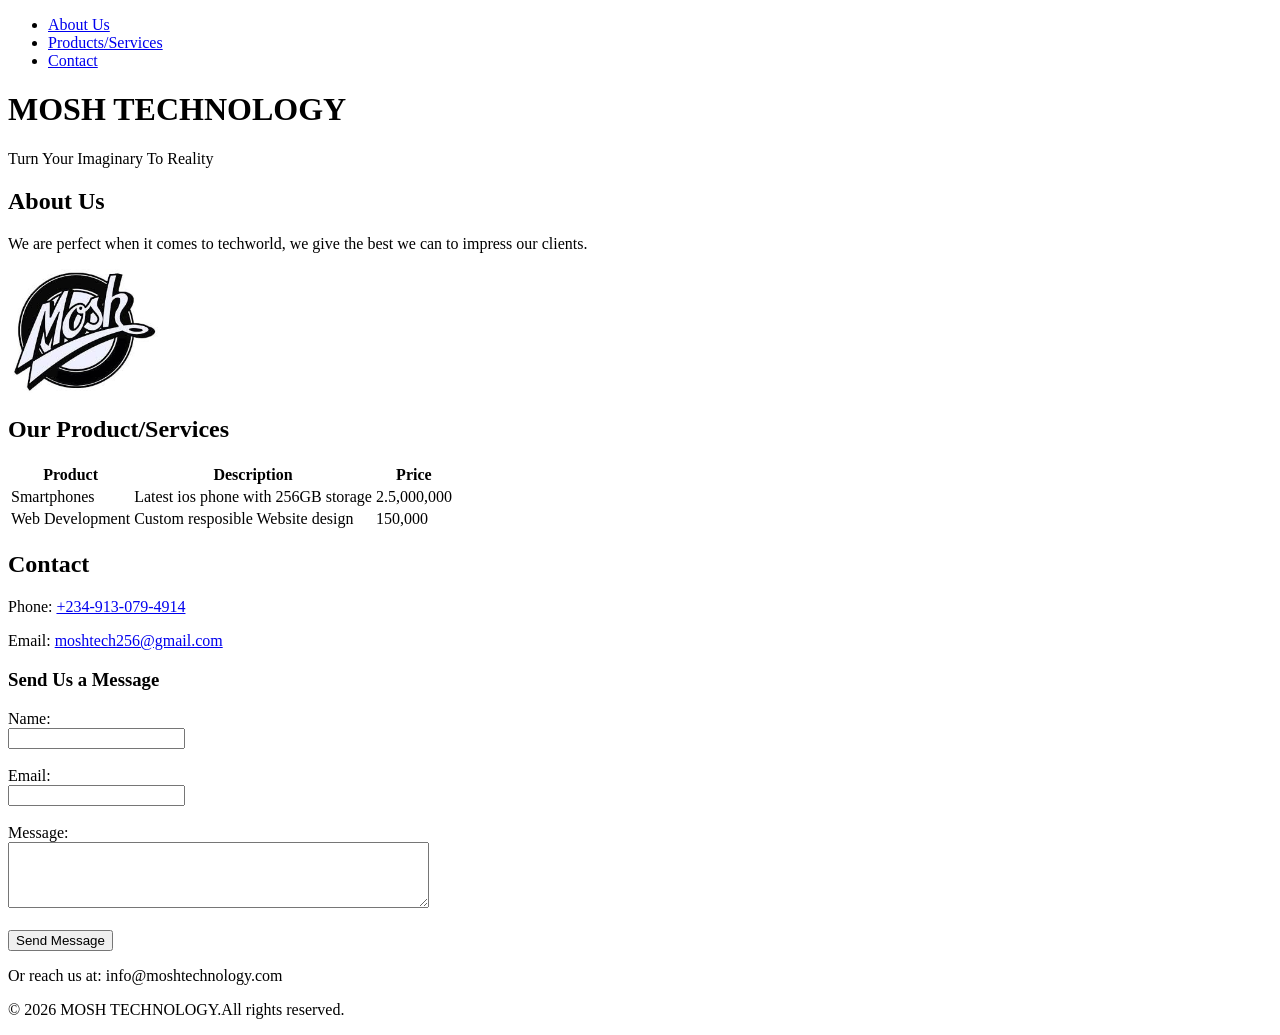
==== index.html @ 7dfbe1e1 "Add MOSH_TECHNOLOGY  website" ====
<!doctype html>
<html>
<head>
	<title>MOSH TECHNOLOGY</title>
    <meta charset="utf-8">
    <meta name="viewport"
content="Width=device-width,initial-scale=1.0">
	<link rel="stylesheet" href="style.css">
</head>
<body>
	
	<header>
		<nav>
			<ul>
				<li><a href="#about">About Us</a></li>
				<li><a href="#products">Products/Services</a></li>
				<li><a href="#contact">Contact</a></li>
			</ul>
		</nav>
		<h1>MOSH TECHNOLOGY</h1>
		<p>Turn Your Imaginary To Reality</p>
	</header>
	
	<sction id="about">
		<h2 id="about">About Us</h2>
		<p>We are perfect when it comes to techworld, we give the best we can to impress our clients.</p>
		<img src="MOSH_logo.jpg"alt="Mosh Tech logo" width="150">
		</section>
	
	
	 <section id="products">
		 <h2>Our Product/Services</h2>
		 <table>
			 
			 <tr>
				 <th>Product</th>
				 <th>Description</th>
				 <th>Price</th>
			 </tr>
			 <tr>
				 <td>Smartphones</td>
				 <td>Latest ios phone with 256GB storage</td>
				 <td>2.5,000,000</td>
			 </tr>
			 <tr>
				 <td>Web Development</td>
				 <td>Custom resposible Website design</td>
				 <td>150,000</td>
			 </tr>
		 </table>
		 <!-- Add more product/service items as needed -->
		 
	</section>
	
	<section id="contact">
		<h2 id="contact">Contact</h2>
		<p>Phone: <a href="tel:+2349130794914">+234-913-079-4914</a></p>
		<p>Email: <a href="mailto:moshtech851@gmail.com">moshtech256@gmail.com</a></p>
		
		<h3>Send Us a Message</h3>
		<form action="contact.php" method="post">
			<label for="name">Name:</label><br>
			<input type="text id="name" name="name" required><br><br>
			
												   <label for"email">Email:</label><br>
			<input type="email" id="email" name="email" required><br><br>
												  
			<label for="message">Message:</label><br>
			<textarea id="message" name="message" rows="4" cols="50" required></textarea><br><br>
														<input type="submit" value="Send Message">
																								 </form>
																								 <p>Or reach us at: info@moshtechnology.com</p>
																								 
																								 </section>
																								 
																								 <footer>
																								   <p>&copy; 2026 MOSH TECHNOLOGY.All rights reserved.</p>
																								 </footer>
																								 
																								 </body>
																								 </html>
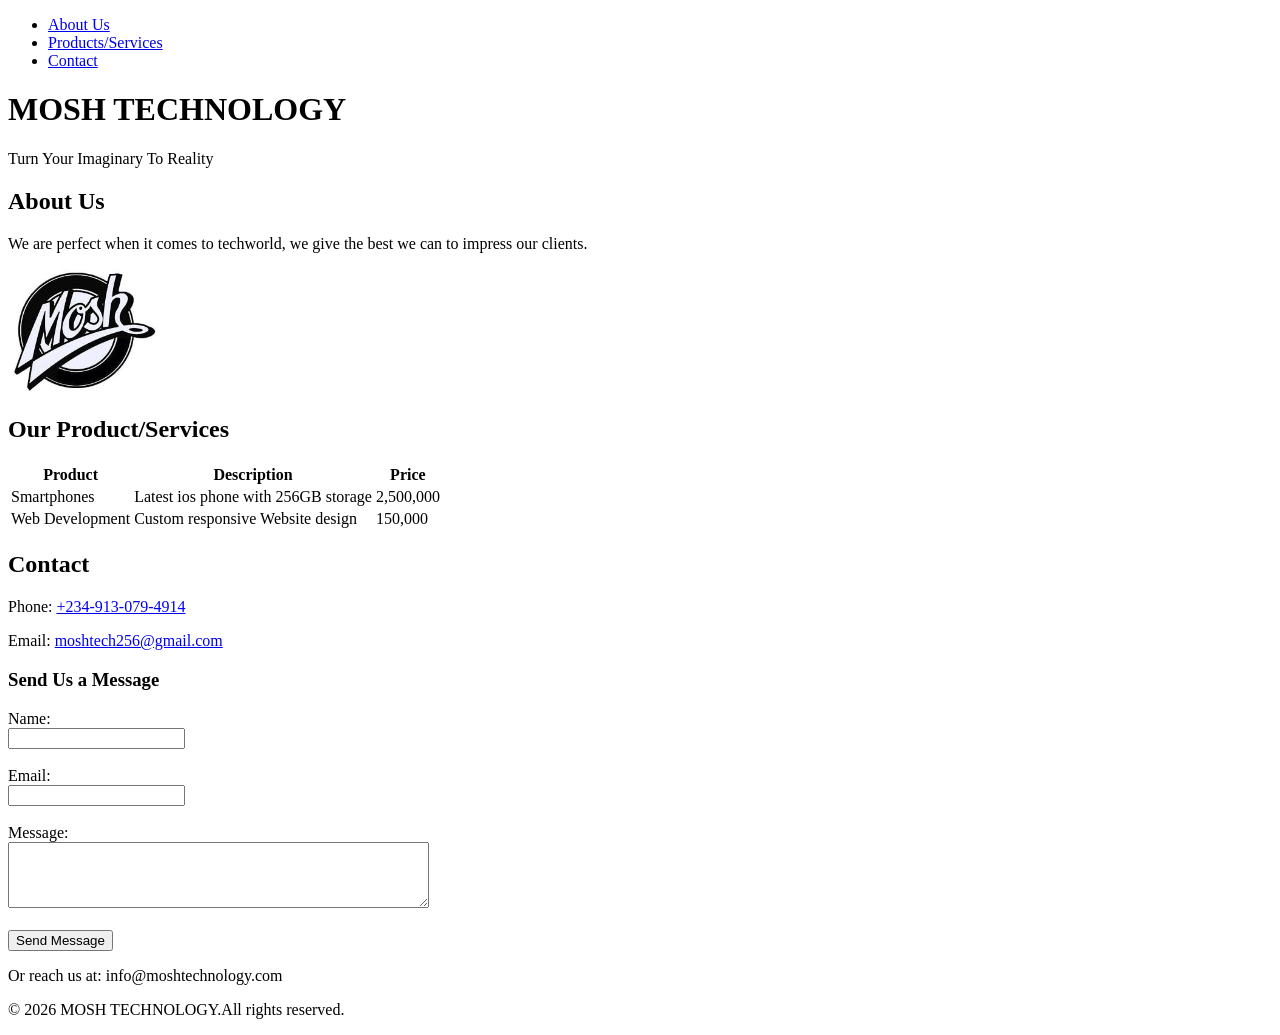
==== commit 38f57c8e: "Fix typos in index.html" ====
--- a/index.html
+++ b/index.html
@@ -1,11 +1,11 @@
-<!doctype html>
+<!DOCTYPE html>
 <html>
 <head>
 	<title>MOSH TECHNOLOGY</title>
     <meta charset="utf-8">
     <meta name="viewport"
 content="Width=device-width,initial-scale=1.0">
-	<link rel="stylesheet" href="style.css">
+<link rel="stylesheet" href="stle.css">	
 </head>
 <body>
 	
@@ -24,7 +24,7 @@
 	<sction id="about">
 		<h2 id="about">About Us</h2>
 		<p>We are perfect when it comes to techworld, we give the best we can to impress our clients.</p>
-		<img src="MOSH_logo.jpg"alt="Mosh Tech logo" width="150">
+		<img src="MOSH_logo.jpg" alt="mosh tech logo" width="150">
 		</section>
 	
 	
@@ -40,11 +40,11 @@
 			 <tr>
 				 <td>Smartphones</td>
 				 <td>Latest ios phone with 256GB storage</td>
-				 <td>2.5,000,000</td>
+				 <td>2,500,000</td>
 			 </tr>
 			 <tr>
 				 <td>Web Development</td>
-				 <td>Custom resposible Website design</td>
+				 <td>Custom responsive Website design</td>
 				 <td>150,000</td>
 			 </tr>
 		 </table>
@@ -84,4 +84,4 @@
 												   
 						
 			 
-	+	
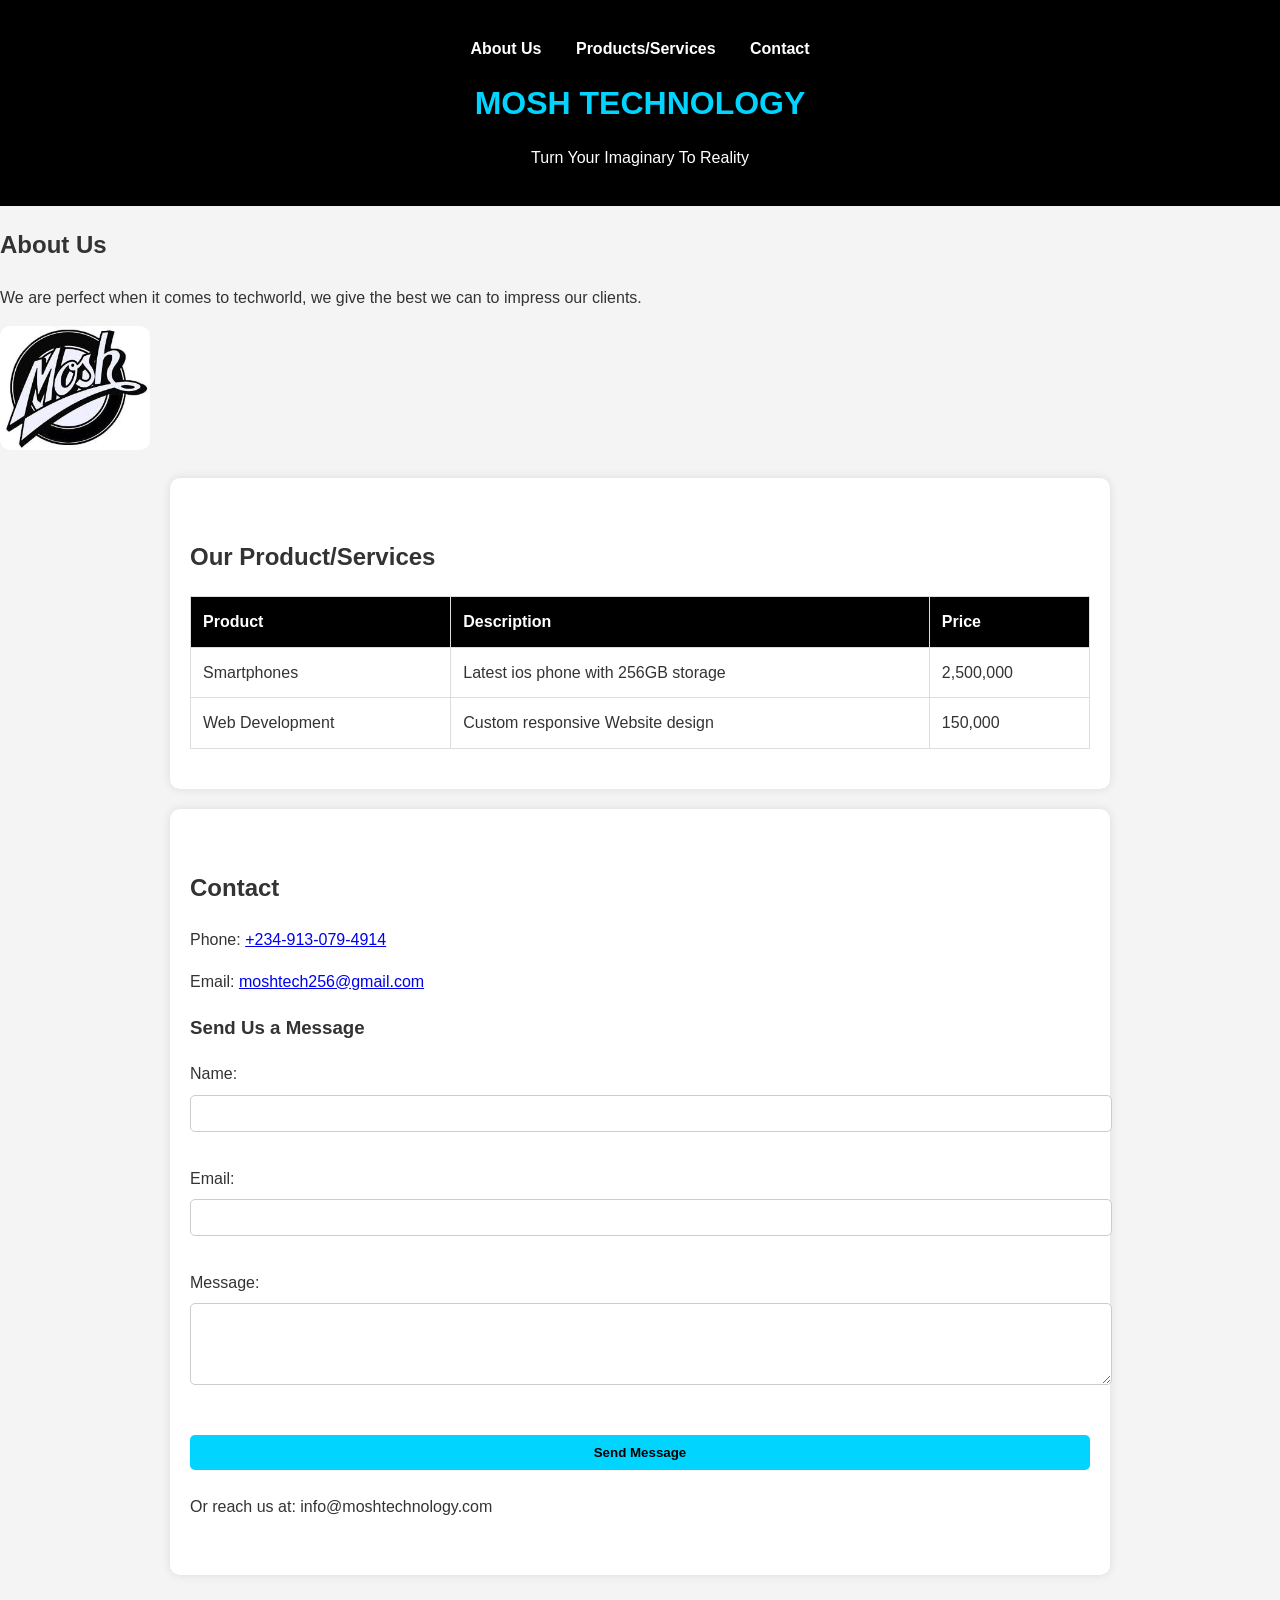
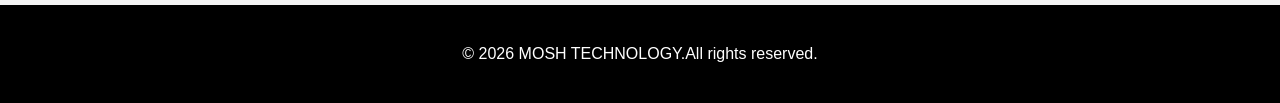
==== commit 19d8fff6: "Fix typo in stylesheet link reference" ====
--- a/index.html
+++ b/index.html
@@ -5,7 +5,7 @@
     <meta charset="utf-8">
     <meta name="viewport"
 content="Width=device-width,initial-scale=1.0">
-<link rel="stylesheet" href="stle.css">	
+<link rel="stylesheet" href="style.css">	
 </head>
 <body>
 	
--- a/style.css
+++ b/style.css
@@ -0,0 +1,100 @@
+body {
+font-family: Arial, sans-serif;
+margin: 0;
+padding: 0;
+background: #f4f4f4;
+color: #333;
+line-height: 1.6;
+}
+
+header {
+background: #000;
+color: #fff;
+padding: 20px;
+text-align: center;
+}
+
+header h1 {
+margin: 0;
+color: #00d4ff; /* Mosh blue accent */
+}
+
+nav ul {
+list-style: none;
+padding: 0;
+}
+
+nav ul li {
+display: inline;
+margin: 0 15px;
+}
+
+nav a {
+color: #fff;
+text-decoration: none;
+font-weight: bold;
+}
+
+nav a:hover {
+color: #00d4ff;
+}
+
+section {
+padding: 40px 20px;
+max-width: 900px;
+margin: auto;
+background: #fff;
+margin-top: 20px;
+border-radius: 10px;
+box-shadow: 0 0 10px rgba(0,0,0,0.1);
+}
+
+img {
+max-width: 200px;
+border-radius: 10px;
+}
+
+table {
+width: 100%;
+border-collapse: collapse;
+margin-top: 20px;
+}
+
+table, th, td {
+border: 1px solid #ddd;
+padding: 12px;
+text-align: left;
+}
+
+th {
+background: #000;
+color: #fff;
+}
+
+footer {
+text-align: center;
+padding: 20px;
+background: #000;
+color: #fff;
+margin-top: 30px;
+}
+
+input, textarea {
+width: 100%;
+padding: 10px;
+margin: 8px 0;
+border: 1px solid #ccc;
+border-radius: 5px;
+}
+
+input[type="submit"] {
+background: #00d4ff;
+color: #000;
+border: none;
+cursor: pointer;
+font-weight: bold;
+}
+
+input[type="submit"]:hover {
+background: #00aacc;
+}
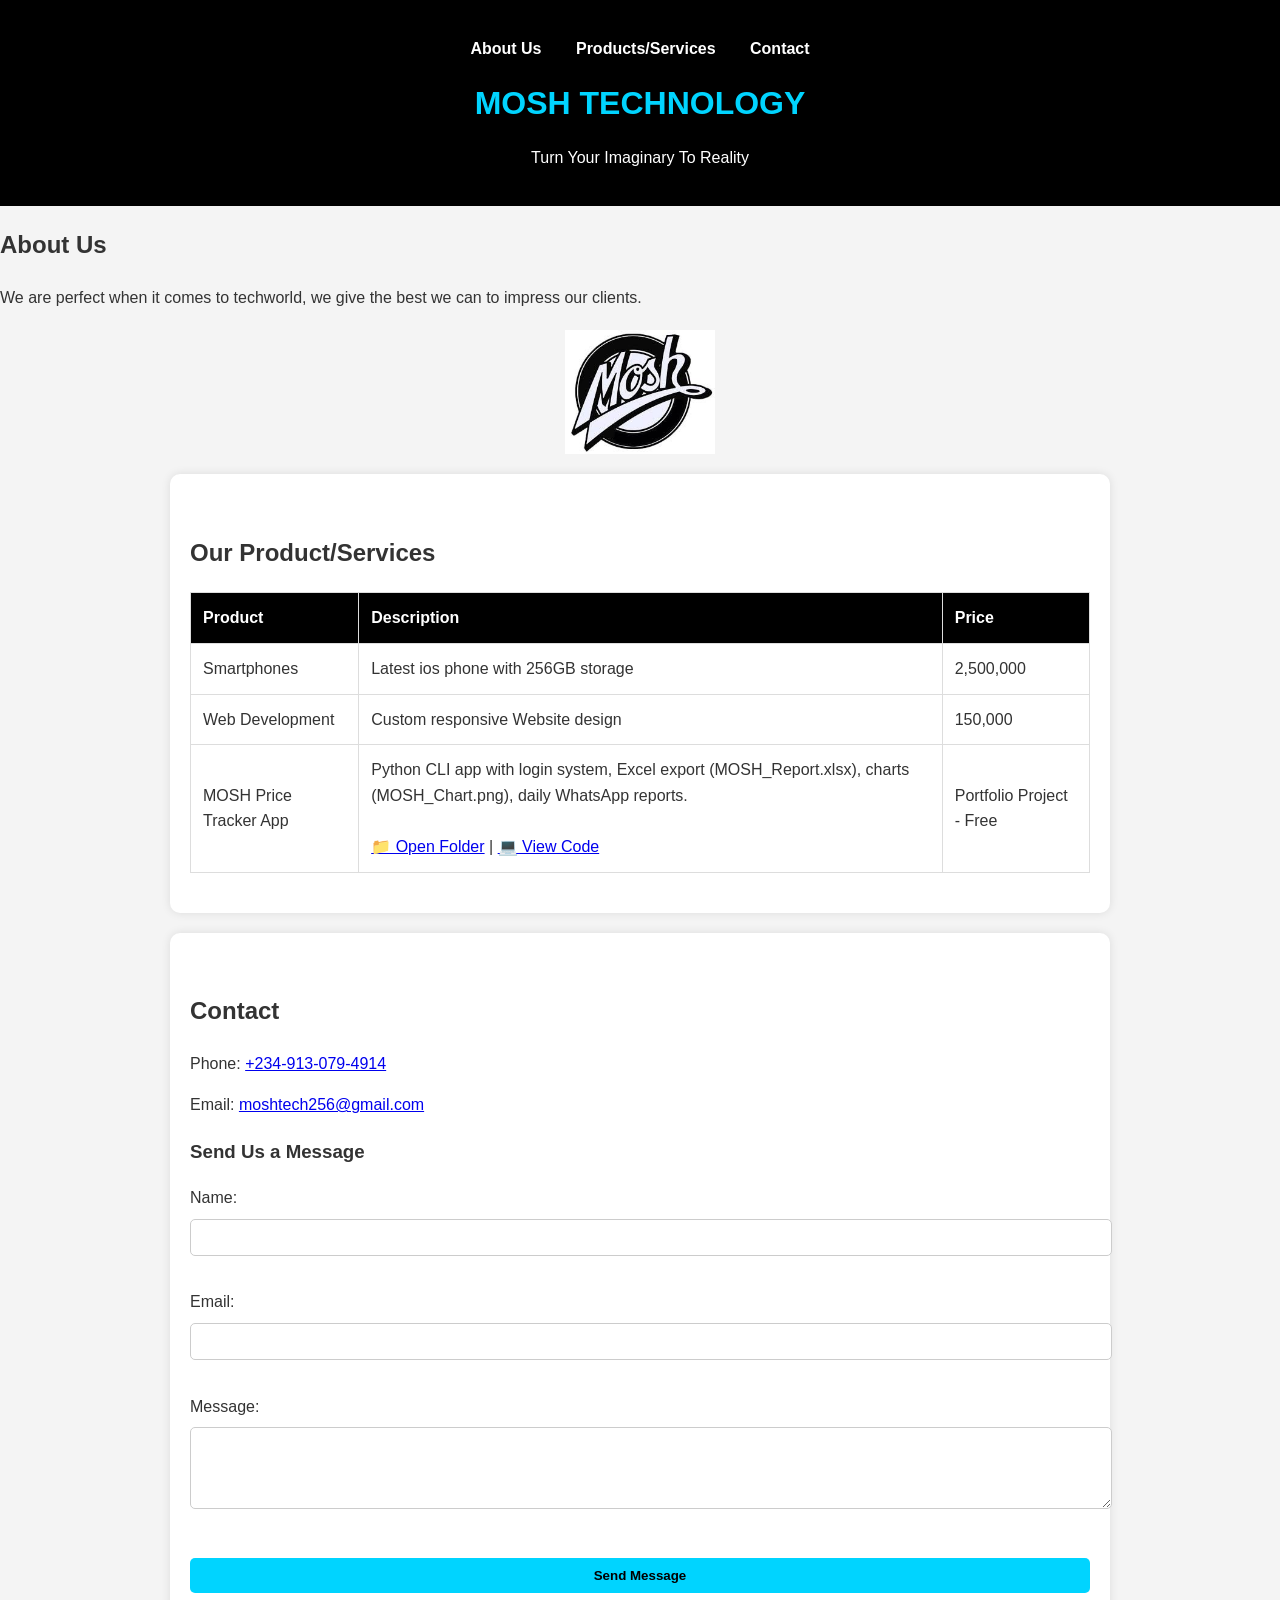
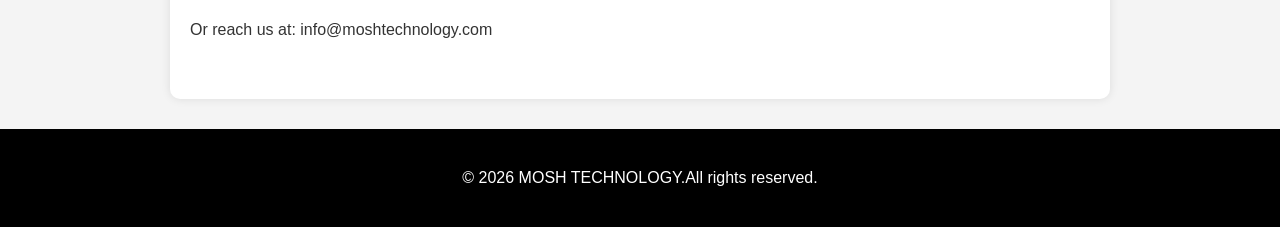
==== commit 635c7478: "Add MOSH Price Tracker to products" ====
--- a/index.html
+++ b/index.html
@@ -47,6 +47,16 @@
 				 <td>Custom responsive Website design</td>
 				 <td>150,000</td>
 			 </tr>
+                  
+    <tr>
+        <td>MOSH Price Tracker App</td>
+        <td>Python CLI app with login system, Excel export (MOSH_Report.xlsx), charts (MOSH_Chart.png), 
+daily WhatsApp reports.<br><br><a href="price-tracker/" target="_blank">📁 Open Folder</a> | 
+<a href="https://github.com/akamomoshood851-source/Mosh_Technology/tree/main/price-tracker" 
+target="_blank">💻 View Code</a></td>
+        <td>Portfolio Project - Free</td>
+    </tr>
+   
 		 </table>
 		 <!-- Add more product/service items as needed -->
 		 
--- a/style.css
+++ b/style.css
@@ -49,9 +49,8 @@
 box-shadow: 0 0 10px rgba(0,0,0,0.1);
 }
 
-img {
-max-width: 200px;
-border-radius: 10px;
+img {display: block;
+  margin: 20px auto;
 }
 
 table {
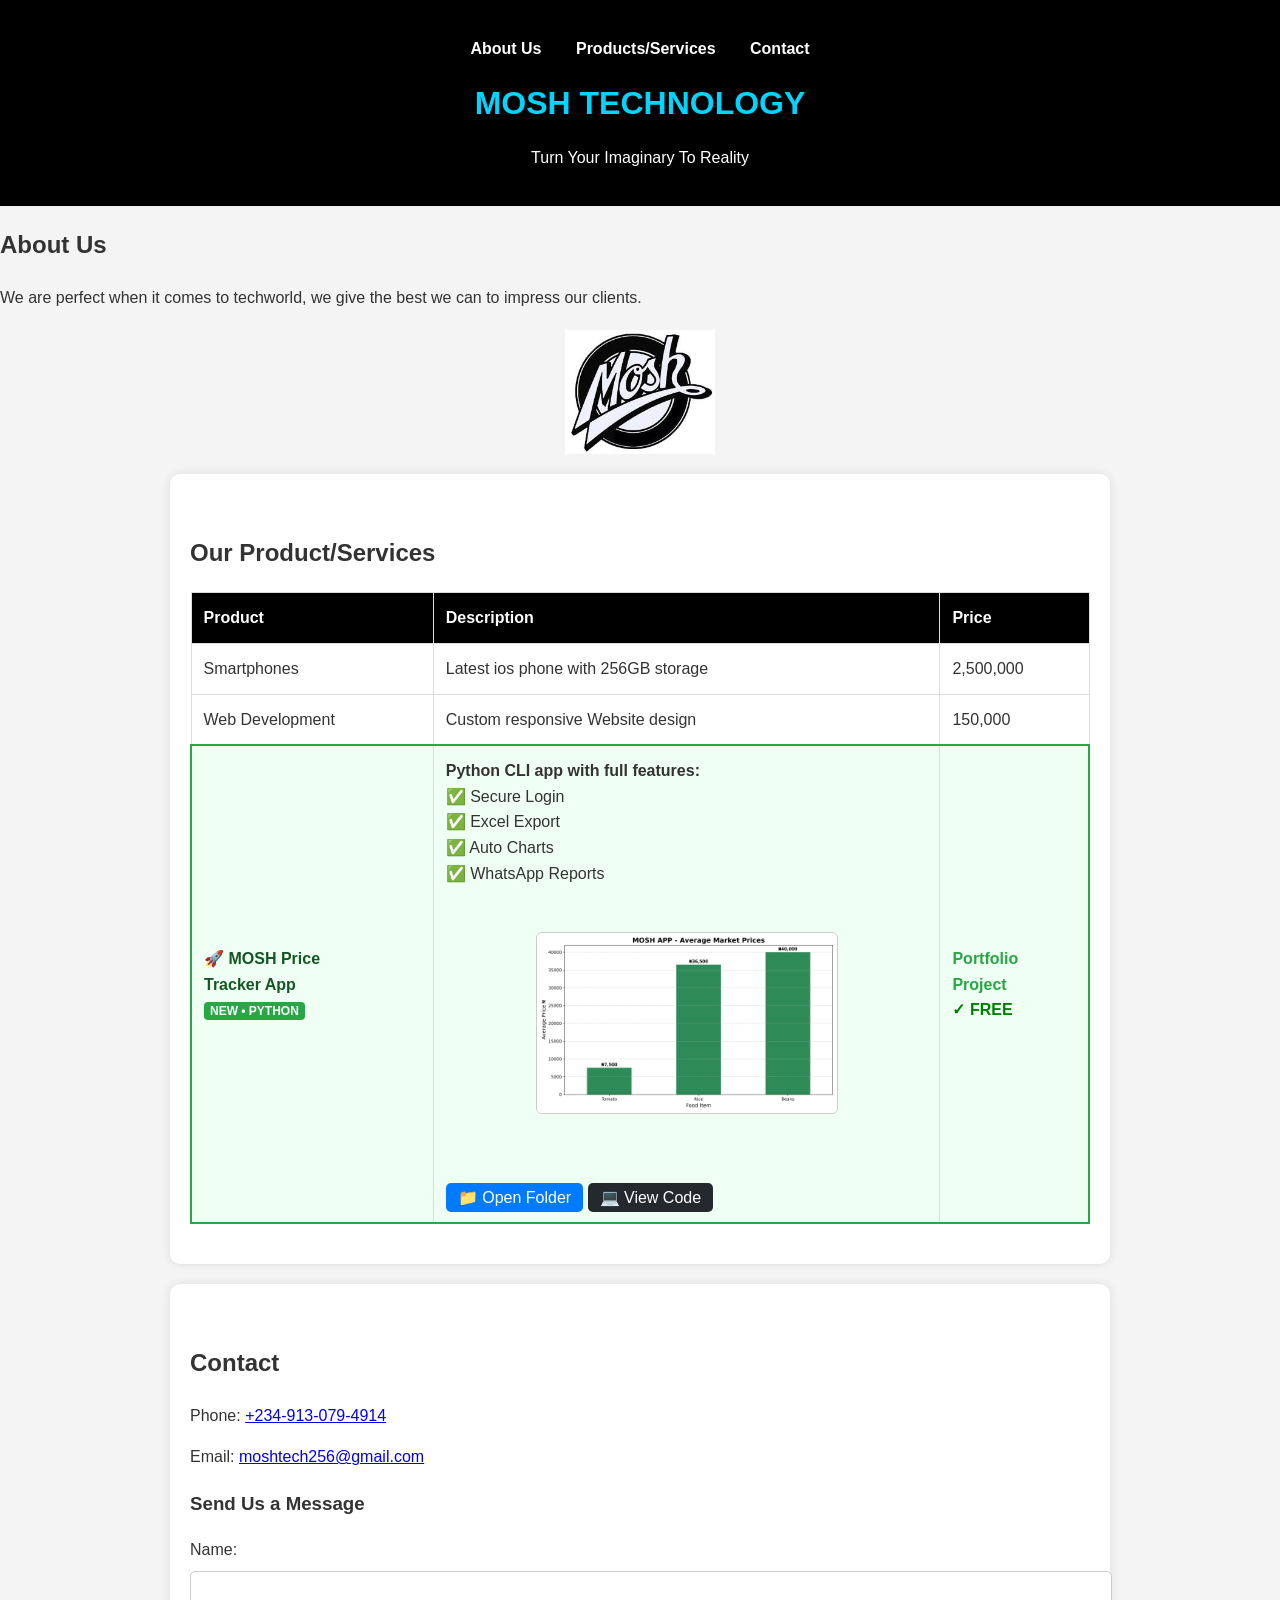
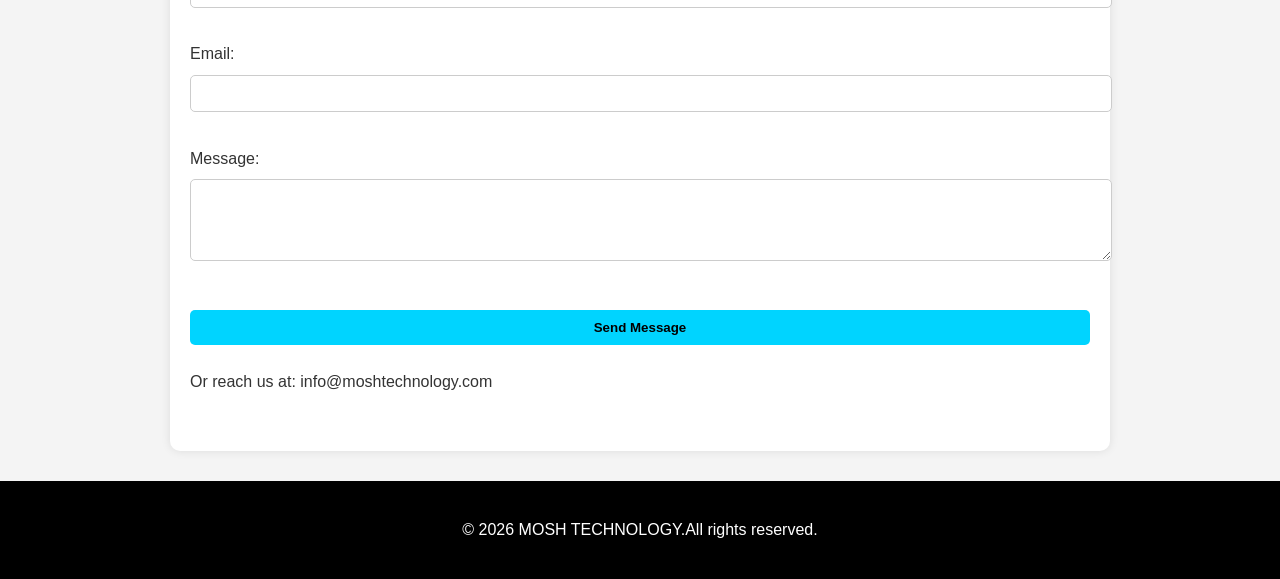
==== commit d918ca91: "Fix 404 and make beautiful" ====
--- a/index.html
+++ b/index.html
@@ -48,13 +48,10 @@
 				 <td>150,000</td>
 			 </tr>
                   
-    <tr>
-        <td>MOSH Price Tracker App</td>
-        <td>Python CLI app with login system, Excel export (MOSH_Report.xlsx), charts (MOSH_Chart.png), 
-daily WhatsApp reports.<br><br><a href="price-tracker/" target="_blank">📁 Open Folder</a> | 
-<a href="https://github.com/akamomoshood851-source/Mosh_Technology/tree/main/price-tracker" 
-target="_blank">💻 View Code</a></td>
-        <td>Portfolio Project - Free</td>
+       <tr style="background-color: #f0fff4; border: 2px solid #28a745;">
+        <td style="font-weight: bold; color: #155724;">🚀 MOSH Price<br>Tracker App<br><span style="background:#28a745;color:white;padding:2px 6px;border-radius:4px;font-size:12px;">NEW • PYTHON</span></td>
+        <td><b>Python CLI app with full features:</b><br>✅ Secure Login<br>✅ Excel Export<br>✅ Auto Charts<br>✅ WhatsApp Reports<br><br><img src="price-tracker/MOSH_Chart.png" style="width:100%;max-width:300px;border:1px solid #ccc;border-radius:6px;"><br><br><a href="https://github.com/akamomoshood851-source/Mosh_Technology/tree/main/price-tracker" target="_blank" style="background:#007bff;color:white;padding:6px 12px;text-decoration:none;border-radius:5px;">📁 Open Folder</a> <a href="https://github.com/akamomoshood851-source/Mosh_Technology/tree/main/price-tracker" target="_blank" style="background:#24292e;color:white;padding:6px 12px;text-decoration:none;border-radius:5px;">💻 View Code</a></td>
+        <td style="font-weight:bold;color:#28a745;">Portfolio<br>Project<br><span style="color:green;">✓ FREE</span></td>
     </tr>
    
 		 </table>
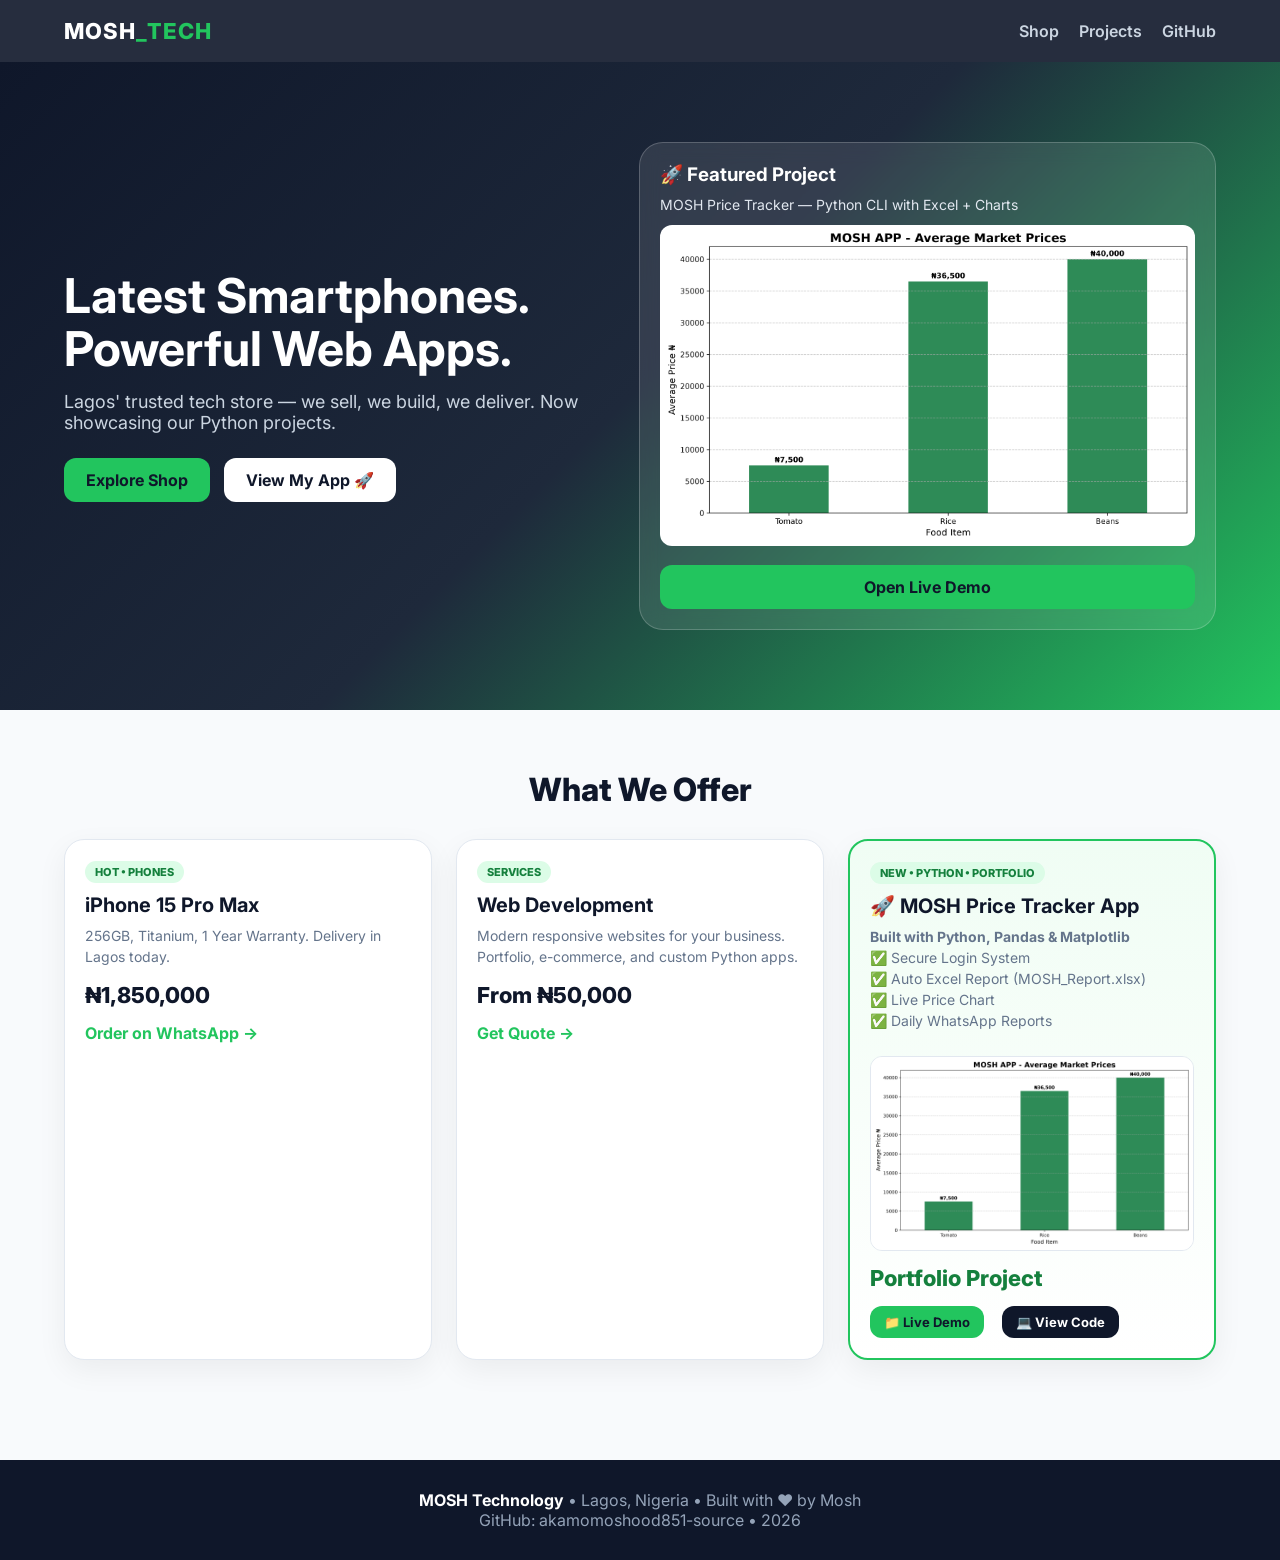
==== commit 71edbb84: "Refactor index.html for improved structure and styling Updated the HTML structure, improved meta tag" ====
--- a/index.html
+++ b/index.html
@@ -1,94 +1,101 @@
 <!DOCTYPE html>
-<html>
+<html lang="en">
 <head>
-	<title>MOSH TECHNOLOGY</title>
-    <meta charset="utf-8">
-    <meta name="viewport"
-content="Width=device-width,initial-scale=1.0">
-<link rel="stylesheet" href="style.css">	
+<meta charset="UTF-8">
+<meta name="viewport" content="width=device-width, initial-scale=1.0">
+<title>MOSH Technology - Smartphones & Web Solutions</title>
+<link href="https://fonts.googleapis.com/css2?family=Inter:wght@400;600;800&display=swap" rel="stylesheet">
+<style>
+*{margin:0;padding:0;box-sizing:border-box;font-family:'Inter',sans-serif}
+body{background:#f8fafc;color:#0f172a}
+header{background:rgba(15,23,42,0.9);backdrop-filter:blur(10px);color:white;padding:18px 5%;display:flex;justify-content:space-between;align-items:center;position:sticky;top:0;z-index:100}
+.logo{font-weight:800;font-size:22px;letter-spacing:1px}.logo span{color:#22c55e}
+nav a{color:#cbd5e1;text-decoration:none;margin-left:20px;font-weight:600}
+.hero{background:linear-gradient(135deg,#0f172a 0%,#1e293b 50%,#22c55e 100%);color:white;padding:80px 5%;display:flex;flex-wrap:wrap;align-items:center;gap:40px}
+.hero-text{flex:1;min-width:300px}
+.hero-text h1{font-size:48px;line-height:1.1;margin-bottom:15px}
+.hero-text p{font-size:18px;color:#cbd5e1;margin-bottom:25px}
+.btn{display:inline-block;padding:12px 22px;border-radius:12px;text-decoration:none;font-weight:700;margin-right:10px;transition:.2s}
+.btn-green{background:#22c55e;color:#0f172a}
+.btn-white{background:white;color:#0f172a}
+.hero-card{flex:1;min-width:300px;background:rgba(255,255,255,0.1);border:1px solid rgba(255,255,255,0.2);border-radius:24px;padding:20px;backdrop-filter:blur(10px)}
+.products{padding:60px 5%}
+.section-title{font-size:32px;font-weight:800;margin-bottom:30px;text-align:center}
+.grid{display:grid;grid-template-columns:repeat(auto-fit,minmax(280px,1fr));gap:24px}
+.card{background:white;border-radius:20px;padding:20px;box-shadow:0 10px 30px rgba(0,0,0,0.06);border:1px solid #e2e8f0;transition:.3s}
+.card:hover{transform:translateY(-8px);box-shadow:0 20px 40px rgba(0,0,0,0.1)}
+.badge{display:inline-block;background:#dcfce7;color:#15803d;padding:4px 10px;border-radius:20px;font-size:11px;font-weight:800;margin-bottom:10px}
+.card h3{font-size:20px;margin-bottom:8px}
+.card p{color:#64748b;font-size:14px;margin-bottom:15px;line-height:1.5}
+.price{font-size:22px;font-weight:800;color:#0f172a;margin-bottom:15px}
+.card img{width:100%;border-radius:12px;margin:10px 0;border:1px solid #e2e8f0}
+.card a.link{color:#22c55e;font-weight:700;text-decoration:none}
+.featured{border:2px solid #22c55e;background:linear-gradient(to bottom,#f0fdf4,white)}
+footer{background:#0f172a;color:#94a3b8;text-align:center;padding:30px;margin-top:40px}
+</style>
 </head>
 <body>
-	
-	<header>
-		<nav>
-			<ul>
-				<li><a href="#about">About Us</a></li>
-				<li><a href="#products">Products/Services</a></li>
-				<li><a href="#contact">Contact</a></li>
-			</ul>
-		</nav>
-		<h1>MOSH TECHNOLOGY</h1>
-		<p>Turn Your Imaginary To Reality</p>
-	</header>
-	
-	<sction id="about">
-		<h2 id="about">About Us</h2>
-		<p>We are perfect when it comes to techworld, we give the best we can to impress our clients.</p>
-		<img src="MOSH_logo.jpg" alt="mosh tech logo" width="150">
-		</section>
-	
-	
-	 <section id="products">
-		 <h2>Our Product/Services</h2>
-		 <table>
-			 
-			 <tr>
-				 <th>Product</th>
-				 <th>Description</th>
-				 <th>Price</th>
-			 </tr>
-			 <tr>
-				 <td>Smartphones</td>
-				 <td>Latest ios phone with 256GB storage</td>
-				 <td>2,500,000</td>
-			 </tr>
-			 <tr>
-				 <td>Web Development</td>
-				 <td>Custom responsive Website design</td>
-				 <td>150,000</td>
-			 </tr>
-                  
-       <tr style="background-color: #f0fff4; border: 2px solid #28a745;">
-        <td style="font-weight: bold; color: #155724;">🚀 MOSH Price<br>Tracker App<br><span style="background:#28a745;color:white;padding:2px 6px;border-radius:4px;font-size:12px;">NEW • PYTHON</span></td>
-        <td><b>Python CLI app with full features:</b><br>✅ Secure Login<br>✅ Excel Export<br>✅ Auto Charts<br>✅ WhatsApp Reports<br><br><img src="price-tracker/MOSH_Chart.png" style="width:100%;max-width:300px;border:1px solid #ccc;border-radius:6px;"><br><br><a href="https://github.com/akamomoshood851-source/Mosh_Technology/tree/main/price-tracker" target="_blank" style="background:#007bff;color:white;padding:6px 12px;text-decoration:none;border-radius:5px;">📁 Open Folder</a> <a href="https://github.com/akamomoshood851-source/Mosh_Technology/tree/main/price-tracker" target="_blank" style="background:#24292e;color:white;padding:6px 12px;text-decoration:none;border-radius:5px;">💻 View Code</a></td>
-        <td style="font-weight:bold;color:#28a745;">Portfolio<br>Project<br><span style="color:green;">✓ FREE</span></td>
-    </tr>
-   
-		 </table>
-		 <!-- Add more product/service items as needed -->
-		 
-	</section>
-	
-	<section id="contact">
-		<h2 id="contact">Contact</h2>
-		<p>Phone: <a href="tel:+2349130794914">+234-913-079-4914</a></p>
-		<p>Email: <a href="mailto:moshtech851@gmail.com">moshtech256@gmail.com</a></p>
-		
-		<h3>Send Us a Message</h3>
-		<form action="contact.php" method="post">
-			<label for="name">Name:</label><br>
-			<input type="text id="name" name="name" required><br><br>
-			
-												   <label for"email">Email:</label><br>
-			<input type="email" id="email" name="email" required><br><br>
-												  
-			<label for="message">Message:</label><br>
-			<textarea id="message" name="message" rows="4" cols="50" required></textarea><br><br>
-														<input type="submit" value="Send Message">
-																								 </form>
-																								 <p>Or reach us at: info@moshtechnology.com</p>
-																								 
-																								 </section>
-																								 
-																								 <footer>
-																								   <p>&copy; 2026 MOSH TECHNOLOGY.All rights reserved.</p>
-																								 </footer>
-																								 
-																								 </body>
-																								 </html>
-																								 
-												   
-												   
-						
-			 
-	
+<header>
+<div class="logo">MOSH<span>_TECH</span></div>
+<nav><a href="#">Shop</a><a href="#products">Projects</a><a href="https://github.com/akamomoshood851-source/Mosh_Technology" target="_blank">GitHub</a></nav>
+</header>
+
+<section class="hero">
+<div class="hero-text">
+<h1>Latest Smartphones.<br>Powerful Web Apps.</h1>
+<p>Lagos' trusted tech store — we sell, we build, we deliver. Now showcasing our Python projects.</p>
+<a class="btn btn-green" href="#products">Explore Shop</a>
+<a class="btn btn-white" href="price-tracker/">View My App 🚀</a>
+</div>
+<div class="hero-card">
+<h3 style="margin-bottom:10px">🚀 Featured Project</h3>
+<p style="color:#e2e8f0;font-size:14px">MOSH Price Tracker — Python CLI with Excel + Charts</p>
+<img src="price-tracker/MOSH_Chart.png" alt="chart" style="width:100%;border-radius:12px;margin-top:12px">
+<div style="margin-top:15px"><a href="price-tracker/" class="btn btn-green" style="width:100%;text-align:center">Open Live Demo</a></div>
+</div>
+</section>
+
+<section class="products" id="products">
+<h2 class="section-title">What We Offer</h2>
+<div class="grid">
+
+<div class="card">
+<span class="badge">HOT • PHONES</span>
+<h3>iPhone 15 Pro Max</h3>
+<p>256GB, Titanium, 1 Year Warranty. Delivery in Lagos today.</p>
+<div class="price">₦1,850,000</div>
+<a href="#" class="link">Order on WhatsApp →</a>
+</div>
+
+<div class="card">
+<span class="badge">SERVICES</span>
+<h3>Web Development</h3>
+<p>Modern responsive websites for your business. Portfolio, e-commerce, and custom Python apps.</p>
+<div class="price">From ₦50,000</div>
+<a href="#" class="link">Get Quote →</a>
+</div>
+
+<div class="card featured">
+<span class="badge">NEW • PYTHON • PORTFOLIO</span>
+<h3>🚀 MOSH Price Tracker App</h3>
+<p><b>Built with Python, Pandas & Matplotlib</b><br>
+✅ Secure Login System<br>
+✅ Auto Excel Report (MOSH_Report.xlsx)<br>
+✅ Live Price Chart<br>
+✅ Daily WhatsApp Reports</p>
+<img src="price-tracker/MOSH_Chart.png" alt="MOSH Chart">
+<div class="price" style="color:#15803d">Portfolio Project</div>
+<div style="display:flex;gap:8px;flex-wrap:wrap">
+<a href="price-tracker/" class="btn btn-green" style="padding:8px 14px;font-size:13px">📁 Live Demo</a>
+<a href="https://github.com/akamomoshood851-source/Mosh_Technology/tree/main/price-tracker" target="_blank" class="btn" style="background:#0f172a;color:white;padding:8px 14px;font-size:13px">💻 View Code</a>
+</div>
+</div>
+
+</div>
+</section>
+
+<footer>
+<p><b style="color:white">MOSH Technology</b> • Lagos, Nigeria • Built with ❤️ by Mosh<br>GitHub: akamomoshood851-source • 2026</p>
+</footer>
+</body>
+</html>
